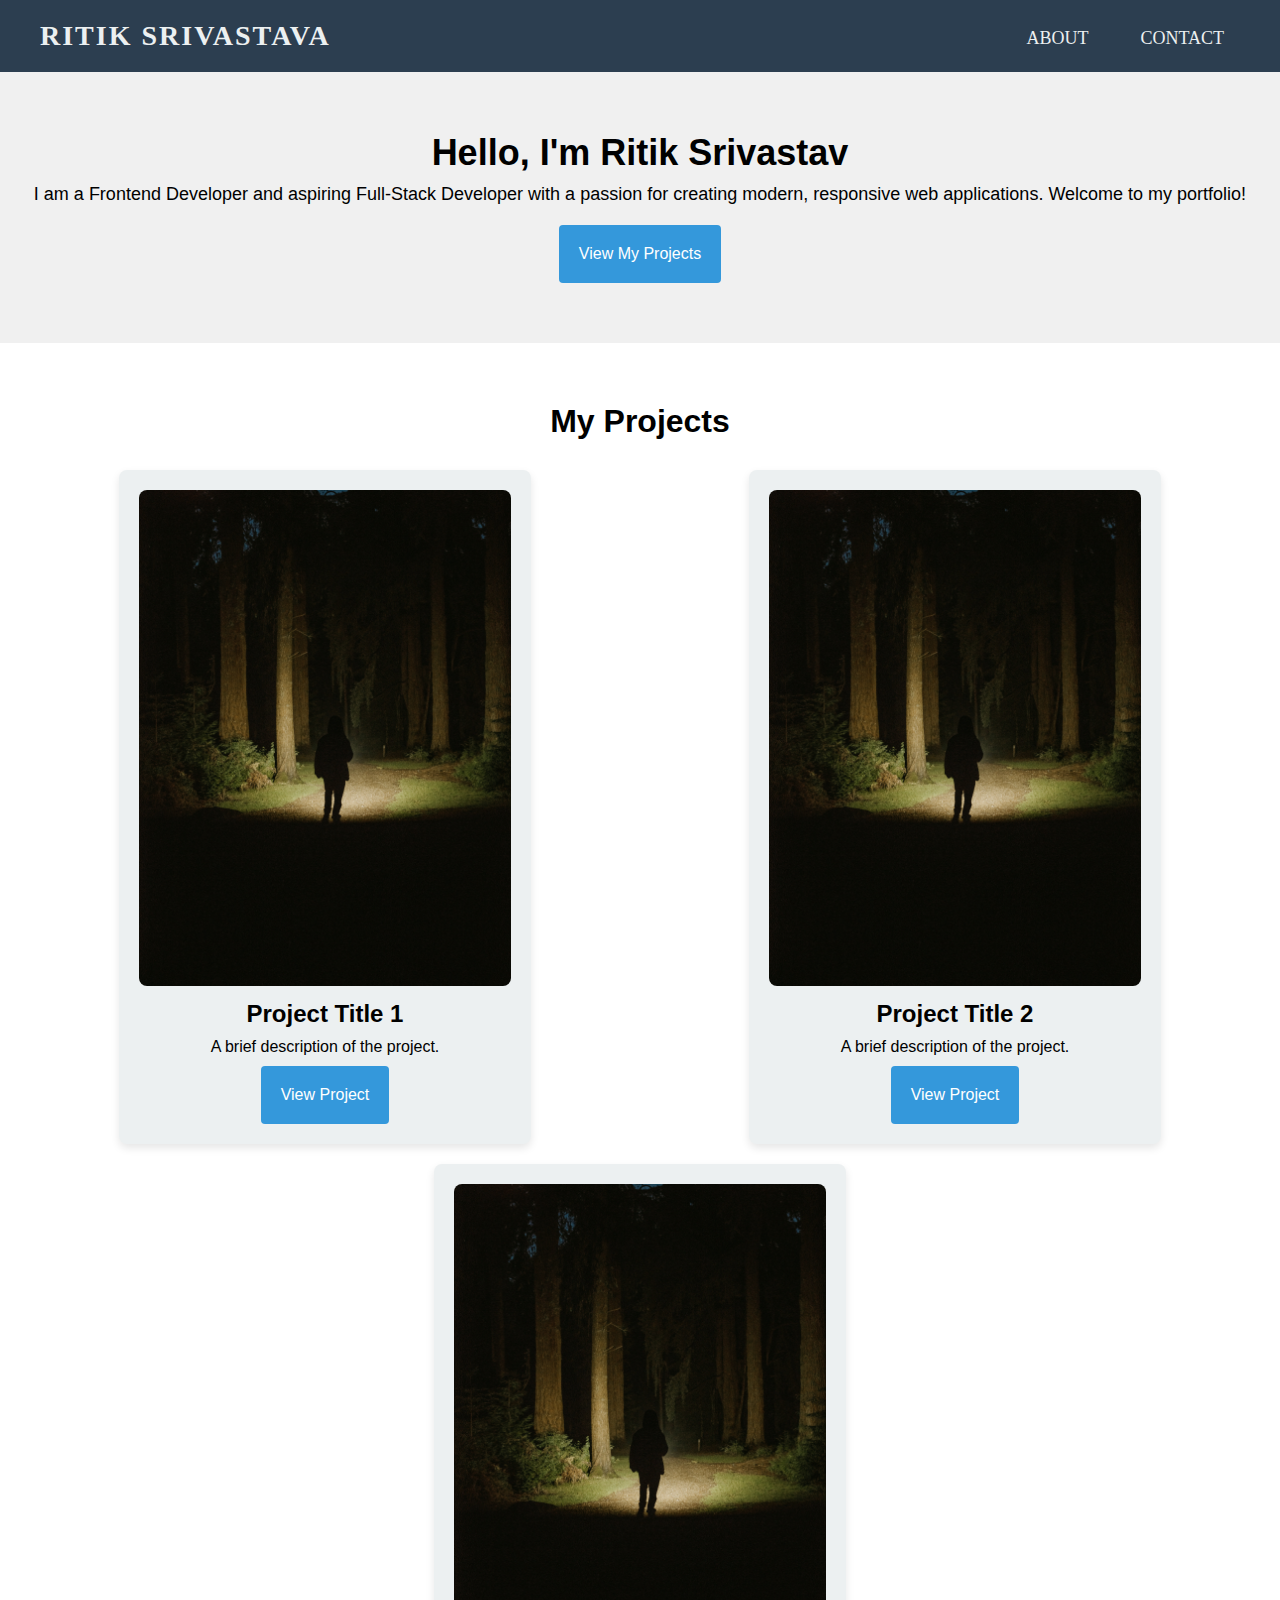
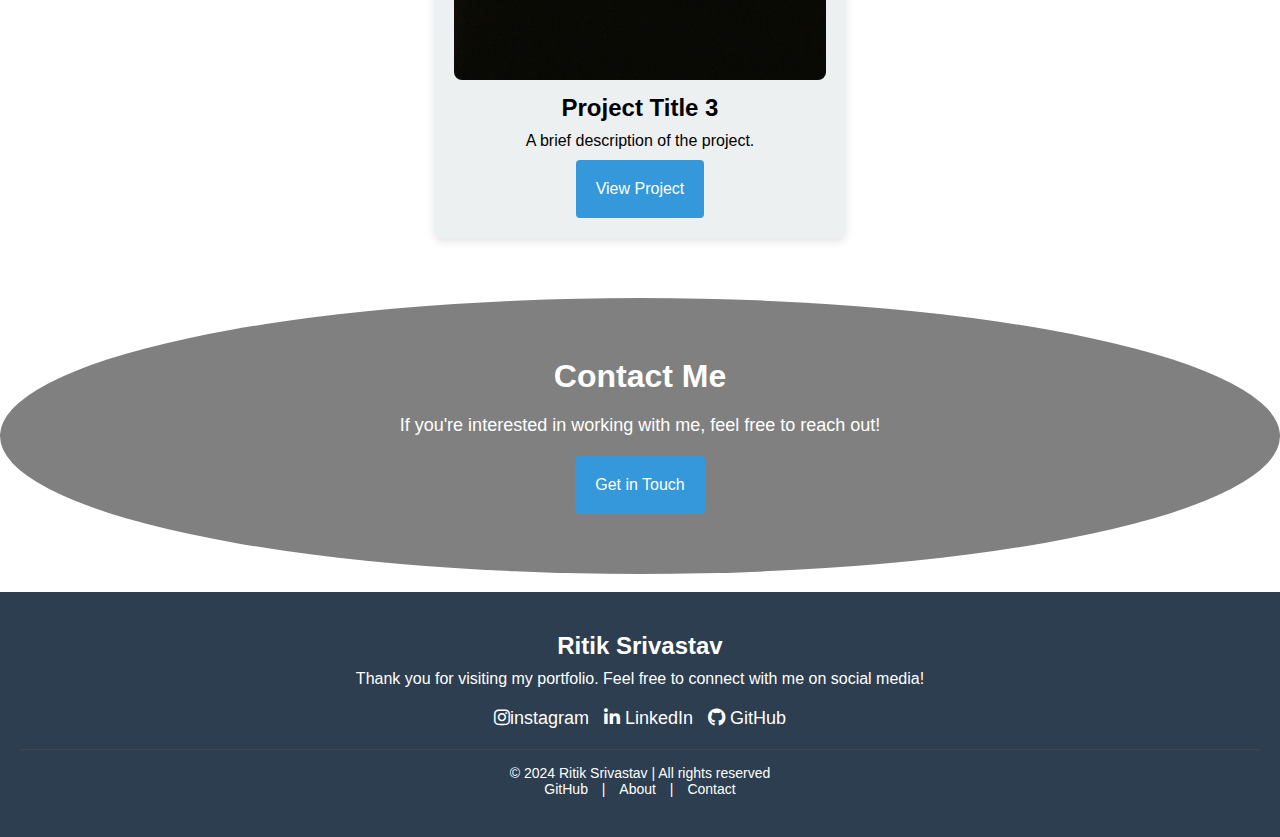
==== index.html @ fb972d56 "my portfolio website" ====
<!DOCTYPE html>
<html lang="en">
<head>
    <meta charset="UTF-8">
    <meta name="viewport" content="width=device-width, initial-scale=1.0">
    <title>Document</title>
    <link rel="stylesheet" href="style.css">
    <link rel="stylesheet" href="https://cdnjs.cloudflare.com/ajax/libs/font-awesome/6.5.1/css/all.min.css">

</head>
<body>
    <header>
        <nav>
            <div class="logo">
                ritik srivastava
            </div>
            <div class="nav-links">
                <ul>
                    <li><a href="about.html">About</a></li>
                    <li><a href="contact.html">Contact</a></li>
                </ul>
            </div>
        </nav>
    </header>
    <main>
        <!-- Introduction Section -->
        <section class="intro">
            <div class="container">
                <h2>Hello, I'm Ritik Srivastav</h2>
                <p>I am a Frontend Developer and aspiring Full-Stack Developer with a passion for creating modern, responsive web applications. Welcome to my portfolio!</p>
                <button onclick="location.href='#projects'" class="btn">View My Projects</button>
            </div>
        </section>
    
        <!-- Projects Section -->
        <section class="projects" id="projects">
            <h2>My Projects</h2>
            <div class="project-list">
                <div class="project-item">
                    <img src="annie-spratt-3LtYPz_3T1Y-unsplash.jpg" alt="Project 1">
                    <h3>Project Title 1</h3>
                    <p>A brief description of the project.</p>
                    <button onclick="location.href=''" class="btn">View Project</button>
                </div>
                <div class="project-item">
                    <img src="annie-spratt-3LtYPz_3T1Y-unsplash.jpg" alt="Project 2">
                    <h3>Project Title 2</h3>
                    <p>A brief description of the project.</p>
                    <button onclick="location.href=''" class="btn">View Project</button>
                </div>
                <div class="project-item">
                    <img src="annie-spratt-3LtYPz_3T1Y-unsplash.jpg" alt="Project 3">
                    <h3>Project Title 3</h3>
                    <p>A brief description of the project.</p>
                    <button onclick="location.href=''" class="btn">View Project</button>
                </div>
            </div>
        </section>
    
        <!-- Contact Section -->
        <section class="contact">
            <h2>Contact Me</h2>
            <p>If you're interested in working with me, feel free to reach out!</p>
            <button onclick="location.href='mailto:srivastavaritik034@gmail.com'" class="btn">Get in Touch</button>
        </section>
    </main>
    <br>
    <footer>
        <div class="footer-content">
            <h3>Ritik Srivastav</h3>
            <p>Thank you for visiting my portfolio. Feel free to connect with me on social media!</p>
            <ul class="socials">
                <li><a href="https://www.instagram.com/ritiksri71/"><i class="fa-brands fa-instagram"></i>instagram</a></li>
                <li><a href="https://www.linkedin.com/in/ritik-srivastav-507a64338/"><i class="fab fa-linkedin-in"></i> LinkedIn</a></li>
                <li><a href="https://github.com/Ritik-m-desighn"><i class="fab fa-github"></i> GitHub</a></li>
            </ul>
        </div>
        <div class="footer-bottom">
            <p>&copy; 2024 Ritik Srivastav | All rights reserved</p>
            <div class="footer-menu">
                <a href="https://github.com/Ritik-m-desighn">GitHub</a> |
                <a href="about.html">About</a> |
                <a href="contact.html">Contact</a>
            </div>
        </div>
    </footer>
    
    
    
</body>
</html>
---- style.css ----
/* Overall header styling */
*{
    margin: 0;
    padding: 0;
}
header {
    background-color: #2c3e50; /* Dark grey-blue */
    padding: 20px 40px;
}

/* Styling for navigation */
nav {
    display: flex;
    justify-content: space-between;
    align-items: center;
    max-width: 1200px;
    margin: 0 auto; /* Centers the content */
}

/* Styling for logo */
.logo {

    color: #ecf0f1; /* Light grey for logo */
    font-size: 28px;
    font-weight: 700;
    letter-spacing: 2px; /* Adds space between letters */
    text-transform: uppercase; /* Makes the logo uppercase */
}

/* Navigation links list */
.nav-links ul {
    display: flex;
    list-style: none;
    margin: 0;
    padding-top: 5px;
    gap: 20px; /* Adds space between the links */
}

/* Individual link styling */


/* Styling for the links */
.nav-links a {
    color: #ecf0f1; /* Light grey */
    font-size: 18px;
    text-decoration: none;
    text-transform: uppercase; /* Makes the links uppercase */
    font-weight: 500;
    padding: 8px 16px;
    border-radius: 4px;
}

/* Hover effect for links */
.nav-links a:hover {
    background-color: #3498db; /* Blue background on hover */
    color: purple; /* White text on hover */
}
/* General layout styling */
/* General layout styling */
main {
    font-family: Arial, sans-serif;
}

/* Button styling */
.btn {
    background-color: #3498db;
    color: white;
    padding: 20px 20px;
    border: none; /* Removes default button border */
    border-radius: 4px;
    font-size: 16px;
    cursor: pointer;
}

.btn:hover {
    background-color: #2980b9;
}

/* Introduction Section */
.intro {
    background-color: #f0f0f0;
    padding: 60px 20px;
    text-align: center;
}

.intro h2 {
    font-size: 36px;
    margin-bottom: 10px;
}

.intro p {
    font-size: 18px;
    margin-bottom: 20px;
}

/* Projects Section */
.projects {
    background-color: #fff;
    padding: 60px 20px;
    text-align: center;
}

.projects h2 {
    font-size: 32px;
    margin-bottom: 30px;
}

.project-list {
    display: flex;
    justify-content: space-around;
    flex-wrap: wrap;
    gap: 20px;
}

.project-item {
    background-color: #ecf0f1;
    padding: 20px;
    width: 30%;
    box-shadow: 0 4px 8px rgba(0, 0, 0, 0.1);
    text-align: center;
    border-radius: 8px;
}

.project-item img {
    width: 100%;
    height: auto;
    border-radius: 8px;
}

.project-item h3 {
    font-size: 24px;
    margin-top: 10px;
}

.project-item p {
    font-size: 16px;
    margin: 10px 0;
}

/* Contact Section */
.contact {
    background-color: gray;
    color: white;
    padding: 60px 20px;
    text-align: center;
    border-radius: 50%;
}

.contact h2 {
    font-size: 32px;
    margin-bottom: 20px;
}

.contact p {
    font-size: 18px;
    margin-bottom: 20px;
}
/* Footer Styling */
footer {
    background-color: #2c3e50;
    color: white;
    padding: 40px 20px;
    text-align: center;
    font-family: Arial, sans-serif;
}

.footer-content h3 {
    font-size: 24px;
    margin-bottom: 10px;
}

.footer-content p {
    font-size: 16px;
    margin-bottom: 20px;
}

.socials {
    list-style: none;
    padding: 0;
    display: flex;
    justify-content: center;
    gap: 15px;
}

.socials li {
    display: inline;
}

.socials a {
    color: white;
    text-decoration: none;
    font-size: 18px;
    transition: color 0.3s;
}

.socials a:hover {
    color: #3498db; /* Light blue hover effect */
}

.footer-bottom {
    margin-top: 20px;
    font-size: 14px;
    border-top: 1px solid #444;
    padding-top: 15px;
}

.footer-menu a {
    color: white;
    text-decoration: none;
    margin: 0 10px;
    transition: color 0.3s;
}

.footer-menu a:hover {
    color: #3498db;
}
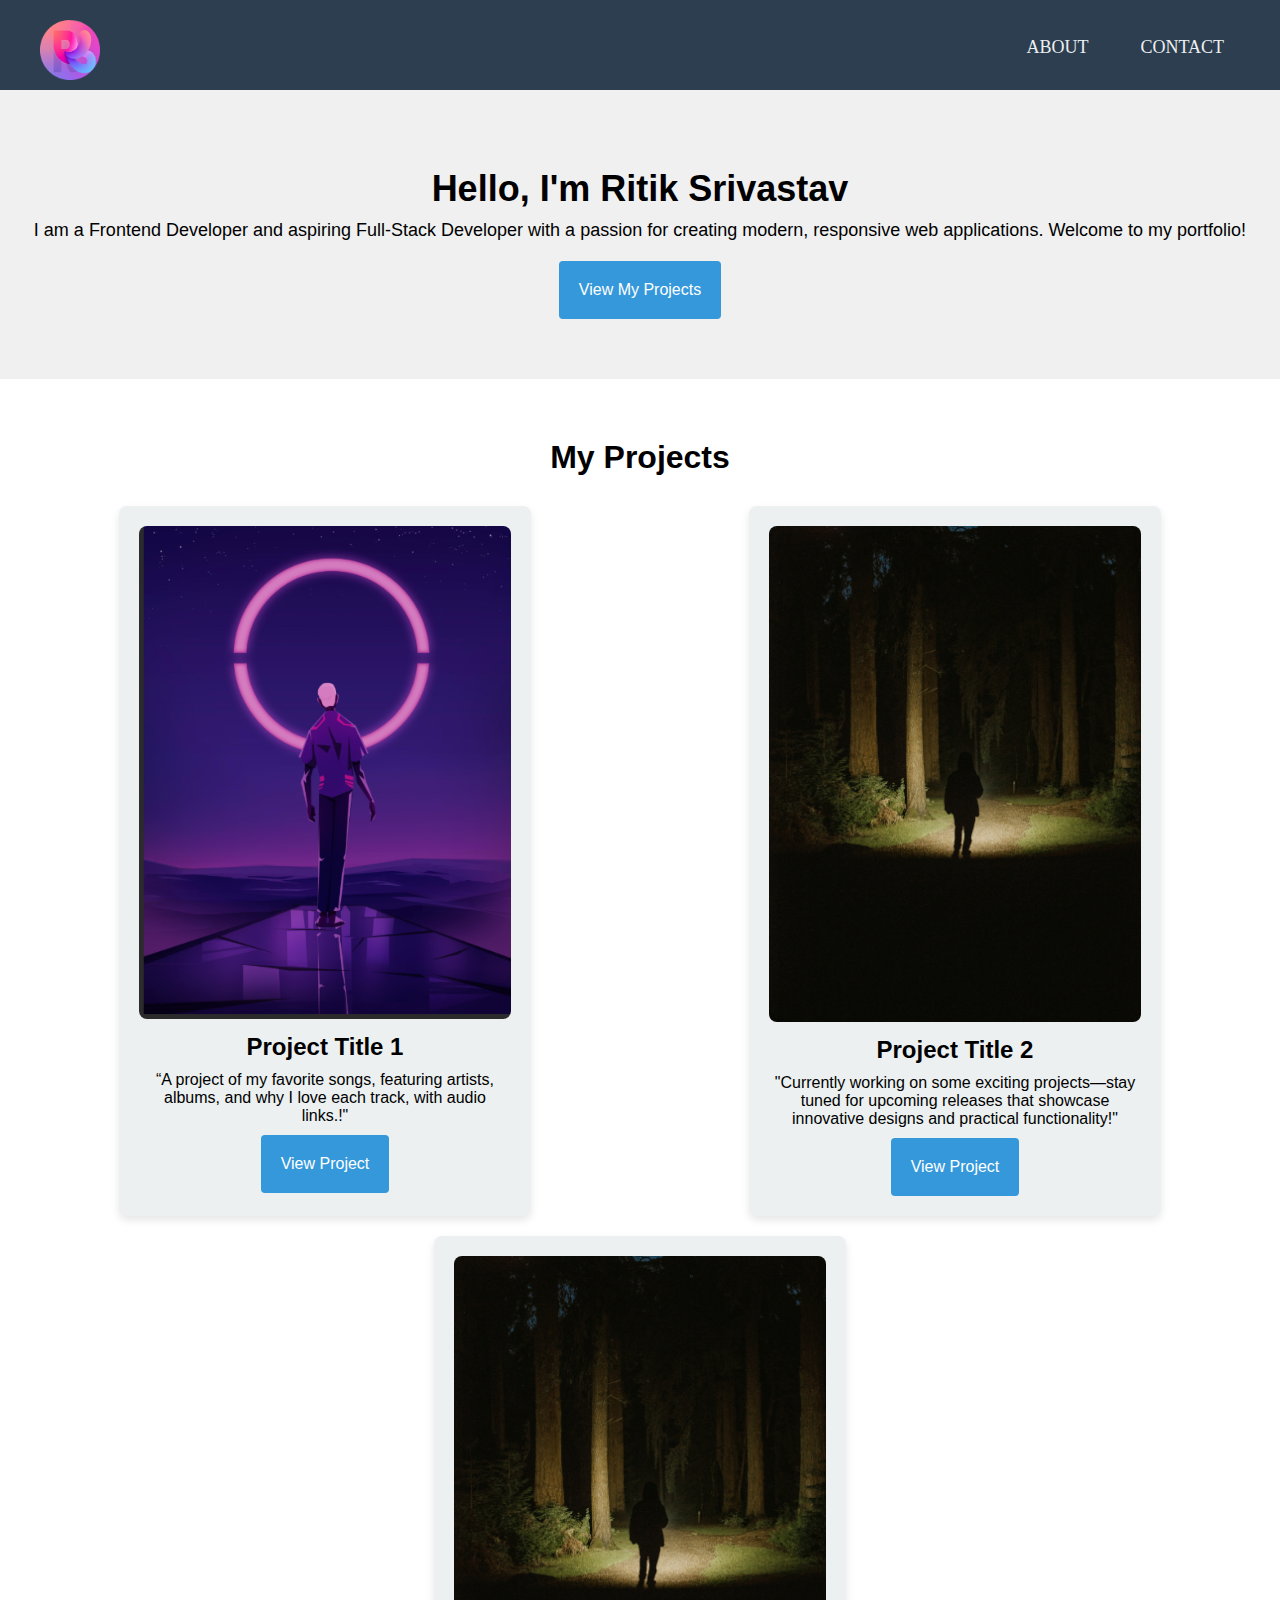
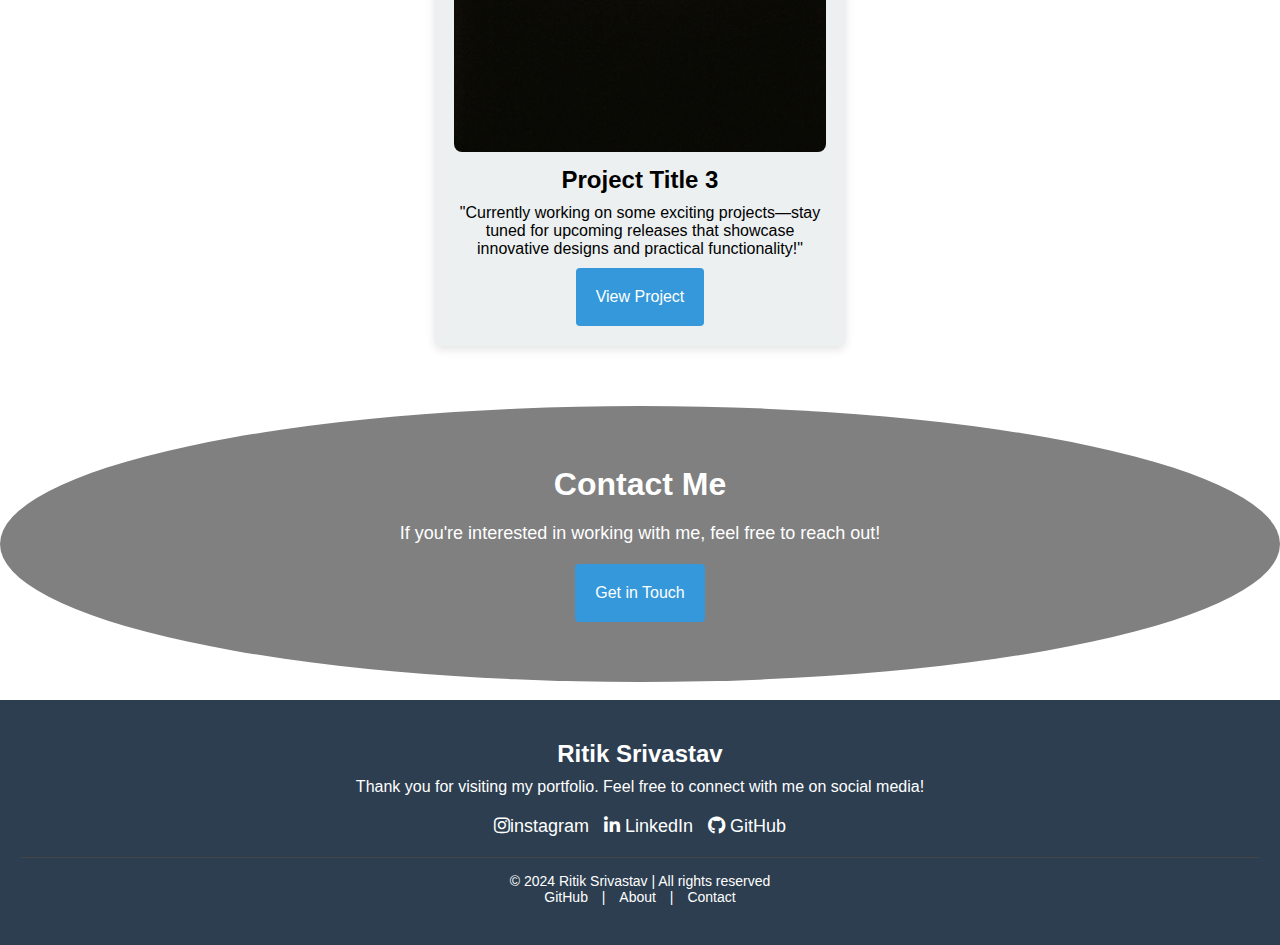
==== commit 23b0f8d9: "added link of project" ====
--- a/index.html
+++ b/index.html
@@ -3,7 +3,7 @@
 <head>
     <meta charset="UTF-8">
     <meta name="viewport" content="width=device-width, initial-scale=1.0">
-    <title>Document</title>
+    <title>RITIK POSTFOLIO</title>
     <link rel="stylesheet" href="style.css">
     <link rel="stylesheet" href="https://cdnjs.cloudflare.com/ajax/libs/font-awesome/6.5.1/css/all.min.css">
 
@@ -12,7 +12,8 @@
     <header>
         <nav>
             <div class="logo">
-                ritik srivastava
+                <img src="Untitled-fotor-2024112021557.png" alt="" height="60px">
+
             </div>
             <div class="nav-links">
                 <ul>
@@ -26,6 +27,7 @@
         <!-- Introduction Section -->
         <section class="intro">
             <div class="container">
+                <img src="Screenshot 2024-11-14 221901.png" alt="">
                 <h2>Hello, I'm Ritik Srivastav</h2>
                 <p>I am a Frontend Developer and aspiring Full-Stack Developer with a passion for creating modern, responsive web applications. Welcome to my portfolio!</p>
                 <button onclick="location.href='#projects'" class="btn">View My Projects</button>
@@ -37,21 +39,24 @@
             <h2>My Projects</h2>
             <div class="project-list">
                 <div class="project-item">
-                    <img src="annie-spratt-3LtYPz_3T1Y-unsplash.jpg" alt="Project 1">
+                    <img src="Screenshot 2024-11-21 191308.png" alt="Project 1" >
                     <h3>Project Title 1</h3>
-                    <p>A brief description of the project.</p>
-                    <button onclick="location.href=''" class="btn">View Project</button>
+                    <p>“A project of my favorite songs, featuring artists, albums, and why I love each track, with audio links.!"
+                    </p>
+                    <button onclick="location.href='//ritikprojects.netlify.app'" class="btn">View Project</button>
                 </div>
                 <div class="project-item">
                     <img src="annie-spratt-3LtYPz_3T1Y-unsplash.jpg" alt="Project 2">
                     <h3>Project Title 2</h3>
-                    <p>A brief description of the project.</p>
+                    <p>"Currently working on some exciting projects—stay tuned for upcoming releases that showcase innovative designs and practical functionality!"
+                    </p>
                     <button onclick="location.href=''" class="btn">View Project</button>
                 </div>
                 <div class="project-item">
                     <img src="annie-spratt-3LtYPz_3T1Y-unsplash.jpg" alt="Project 3">
                     <h3>Project Title 3</h3>
-                    <p>A brief description of the project.</p>
+                    <p>"Currently working on some exciting projects—stay tuned for upcoming releases that showcase innovative designs and practical functionality!"
+                    </p>
                     <button onclick="location.href=''" class="btn">View Project</button>
                 </div>
             </div>
@@ -83,7 +88,9 @@
                 <a href="contact.html">Contact</a>
             </div>
         </div>
+
     </footer>
+    
     
     
     
--- a/style.css
+++ b/style.css
@@ -19,12 +19,17 @@
 
 /* Styling for logo */
 .logo {
-
-    color: #ecf0f1; /* Light grey for logo */
-    font-size: 28px;
-    font-weight: 700;
-    letter-spacing: 2px; /* Adds space between letters */
-    text-transform: uppercase; /* Makes the logo uppercase */
+   height: 50px;
+}
+.container img{
+    border-radius: 50%;
+    width: 200px;
+    
+}
+.container img:hover{
+    width: 200px;
+    transform: scale(1.1);
+    transition: transform 0.3s ease-in-out;
 }
 
 /* Navigation links list */
@@ -123,7 +128,7 @@
 
 .project-item img {
     width: 100%;
-    height: auto;
+    height:auto;
     border-radius: 8px;
 }
 
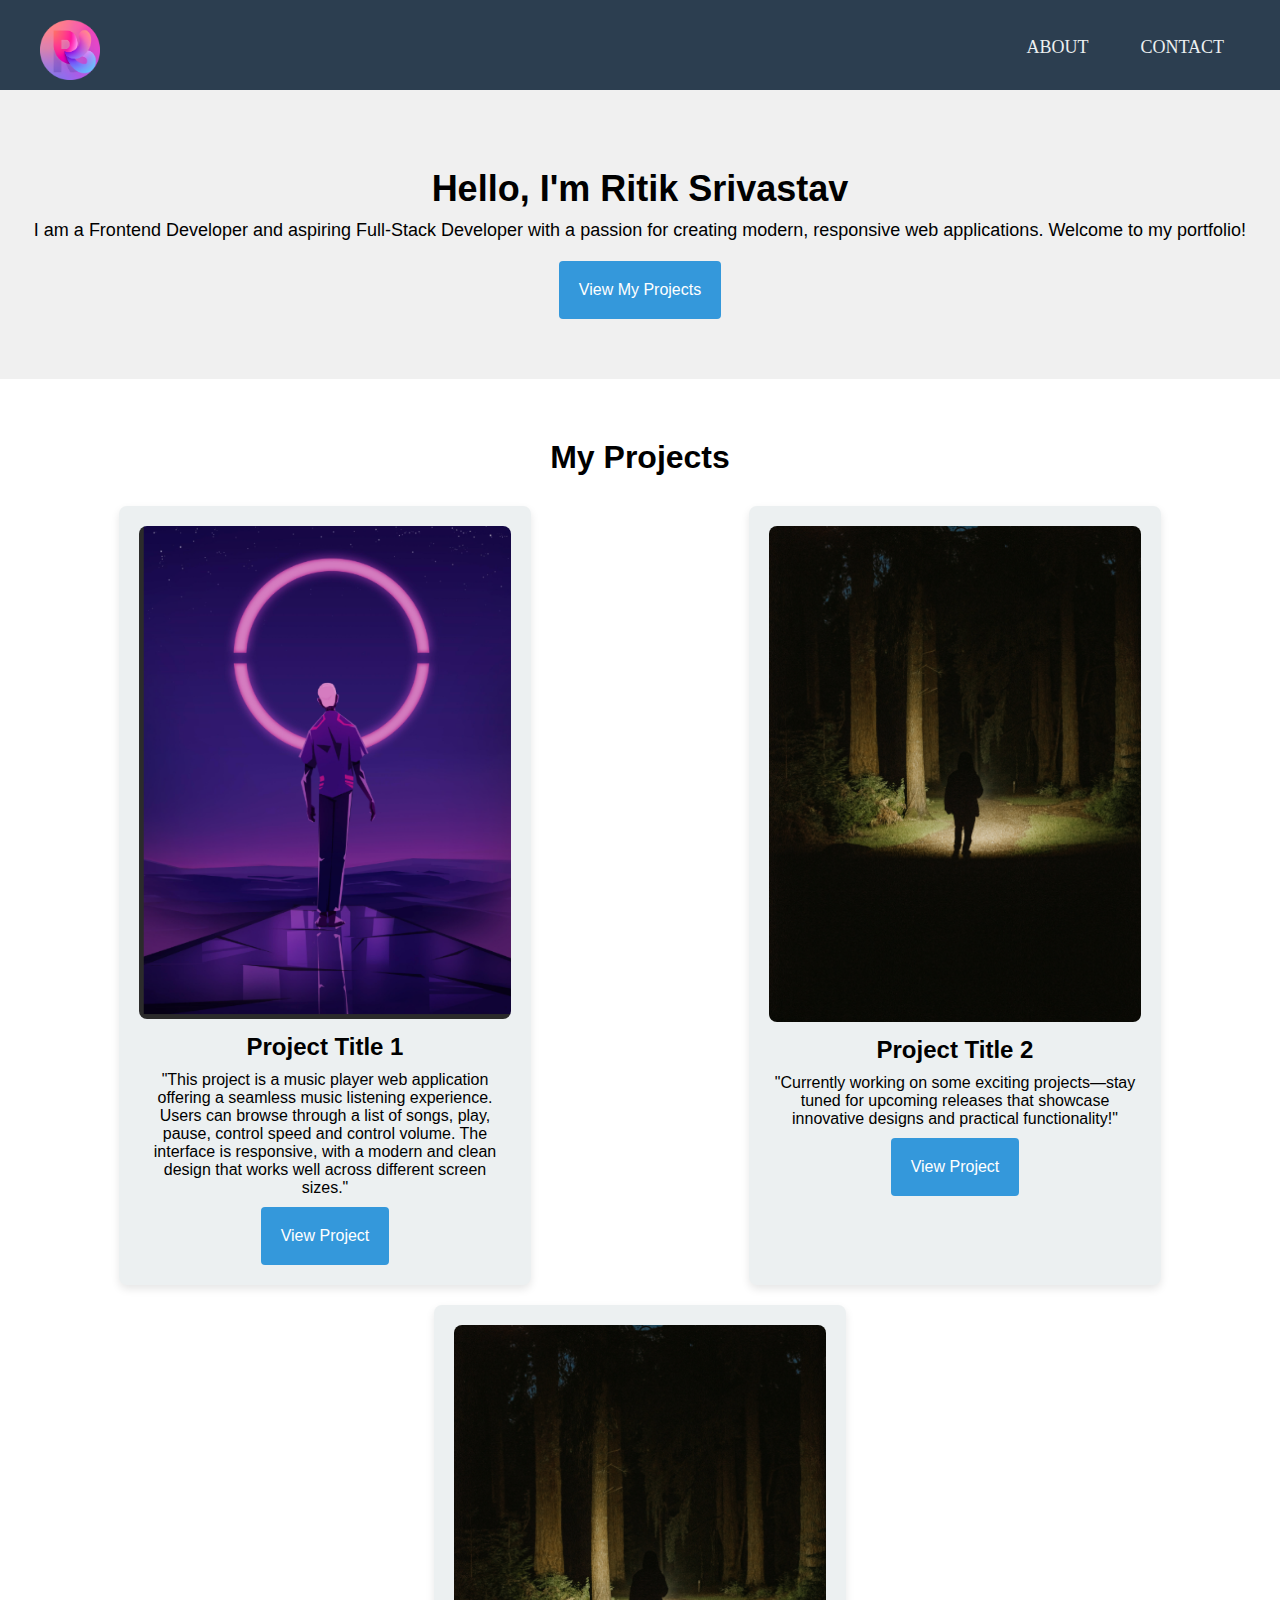
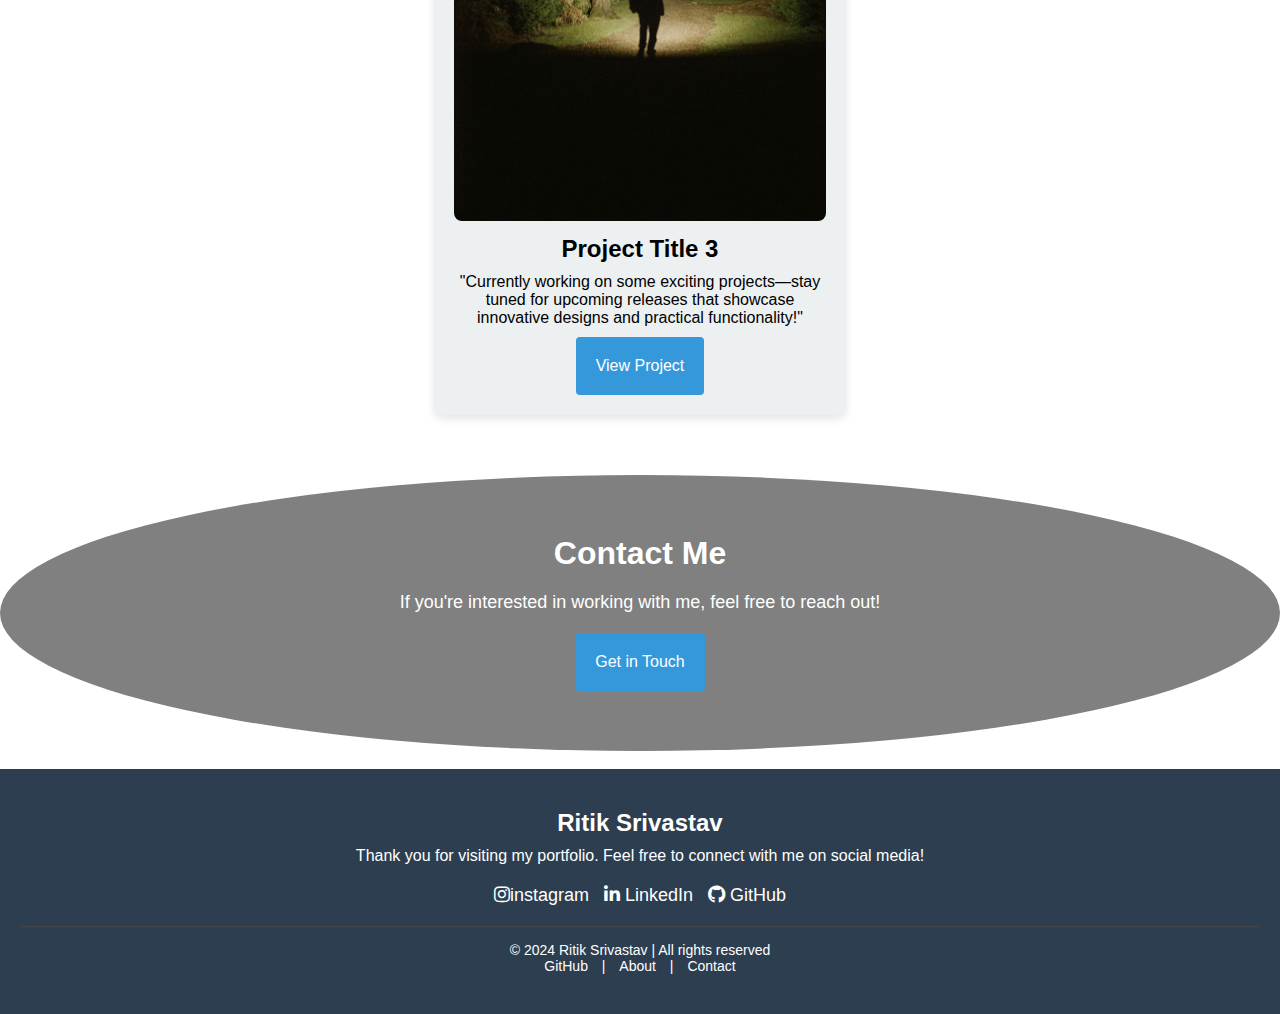
==== commit da033ed1: "added project 2 in portfolio" ====
--- a/index.html
+++ b/index.html
@@ -41,7 +41,7 @@
                 <div class="project-item">
                     <img src="Screenshot 2024-11-21 191308.png" alt="Project 1" >
                     <h3>Project Title 1</h3>
-                    <p>“A project of my favorite songs, featuring artists, albums, and why I love each track, with audio links.!"
+                    <p>"This project is a music player web application  offering a seamless music listening experience. Users can browse through a list of songs, play, pause, control speed and control volume. The interface is responsive, with a modern and clean design that works well across different screen sizes."
                     </p>
                     <button onclick="location.href='//ritikprojects.netlify.app'" class="btn">View Project</button>
                 </div>
@@ -50,7 +50,7 @@
                     <h3>Project Title 2</h3>
                     <p>"Currently working on some exciting projects—stay tuned for upcoming releases that showcase innovative designs and practical functionality!"
                     </p>
-                    <button onclick="location.href=''" class="btn">View Project</button>
+                    <button onclick="location.href='//to-do-project2.netlify.app/'" class="btn">View Project</button>
                 </div>
                 <div class="project-item">
                     <img src="annie-spratt-3LtYPz_3T1Y-unsplash.jpg" alt="Project 3">
